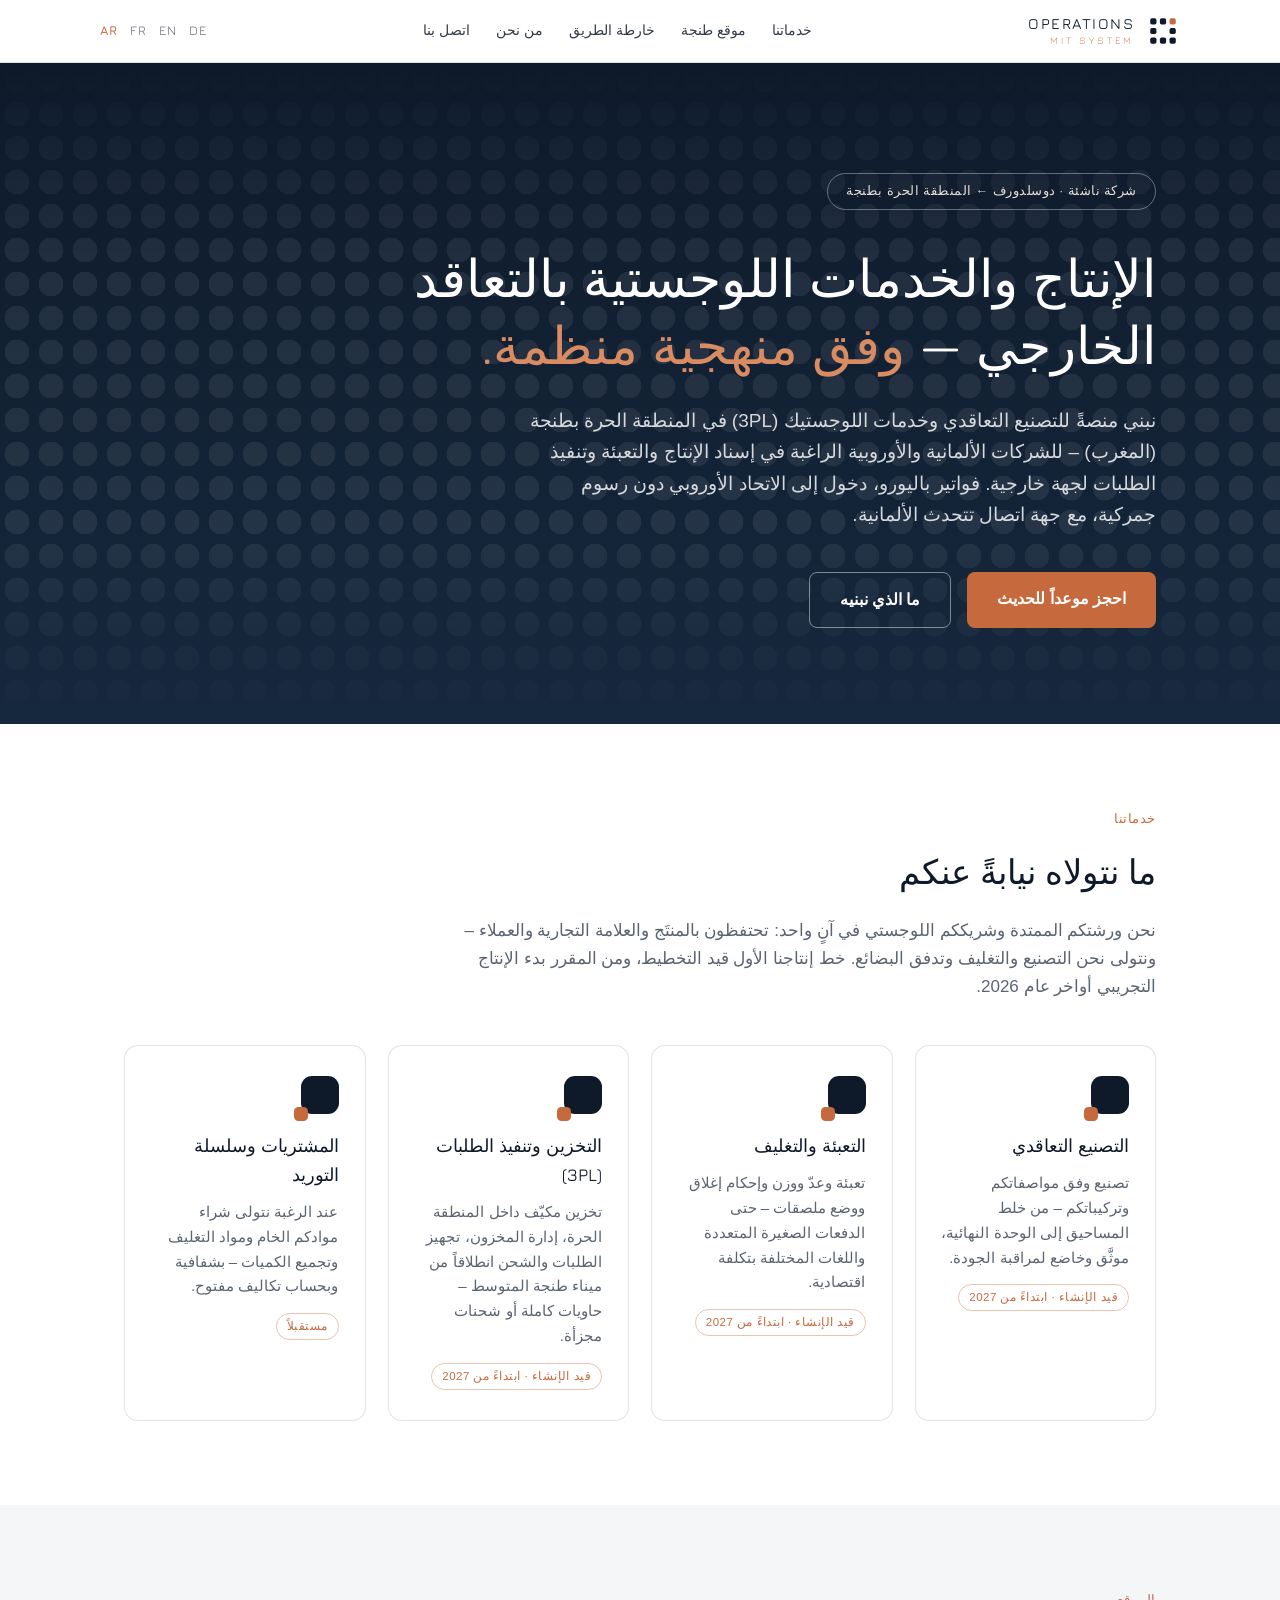
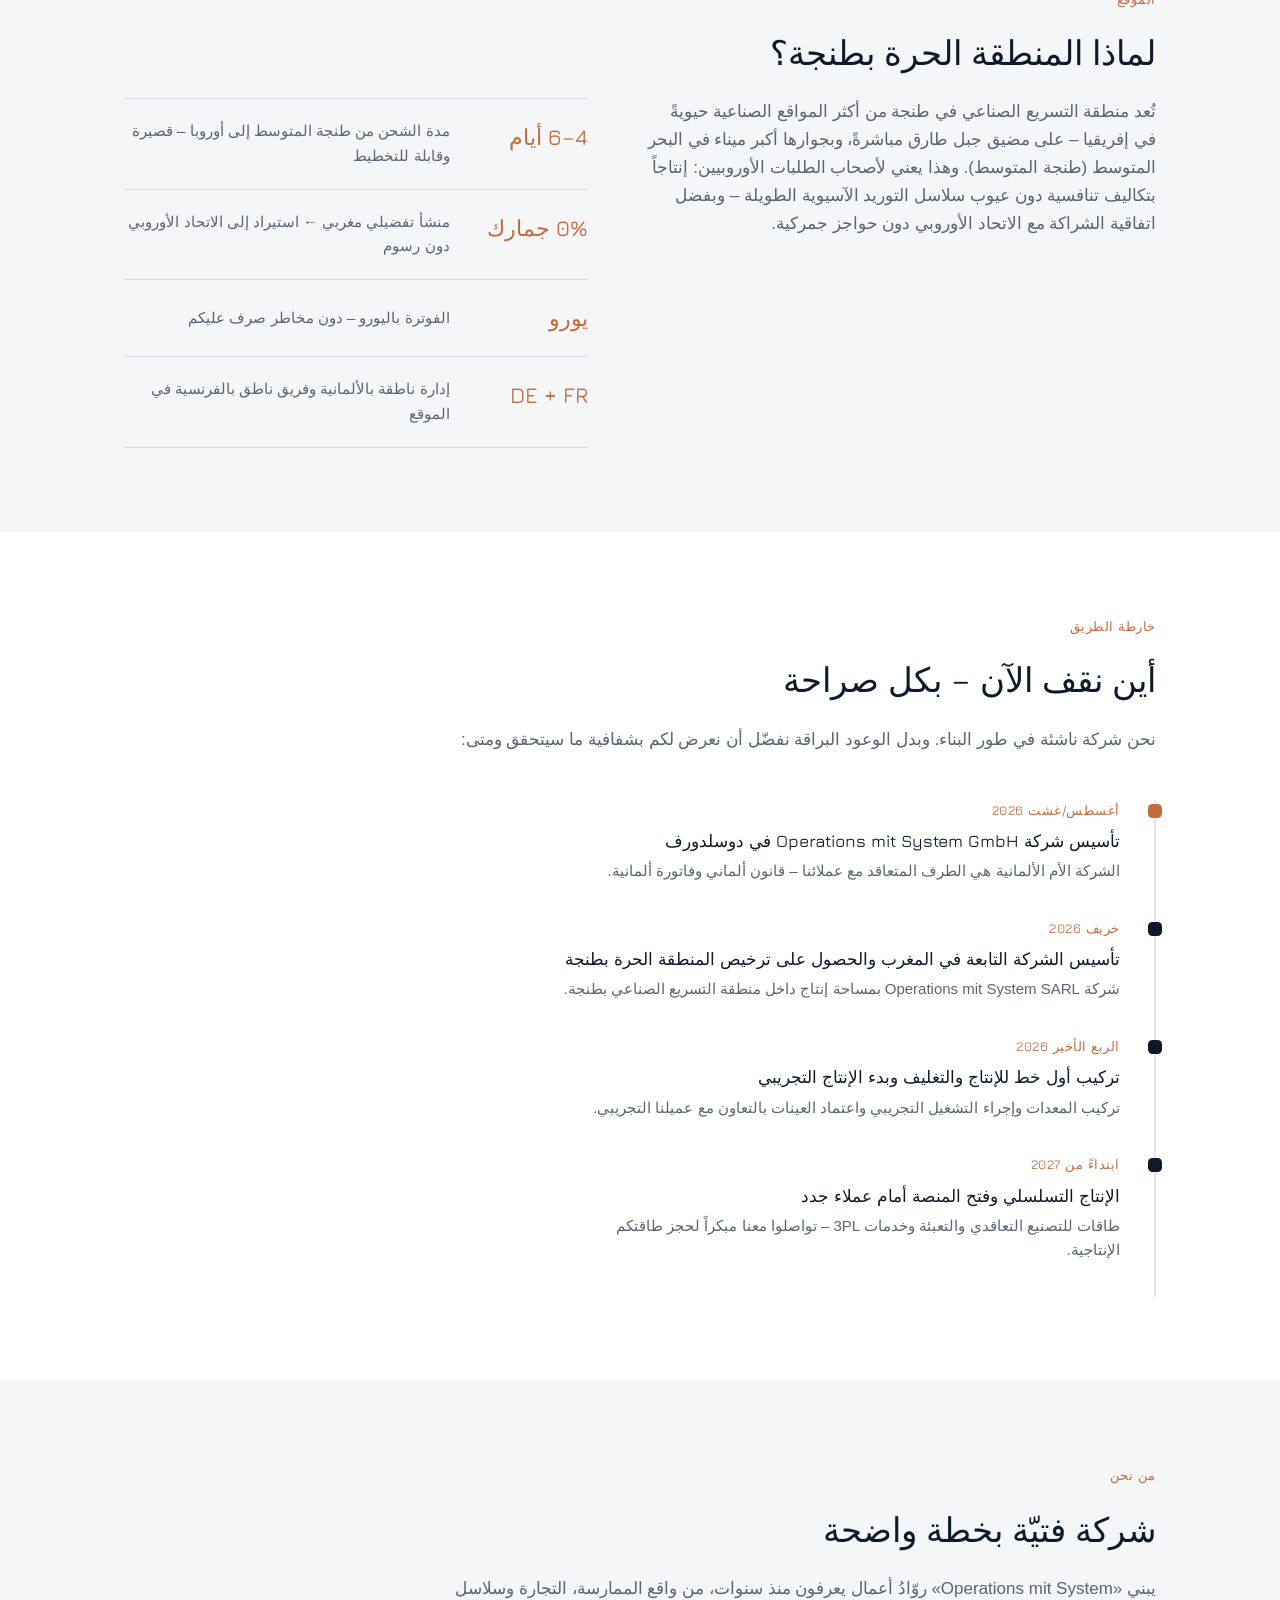
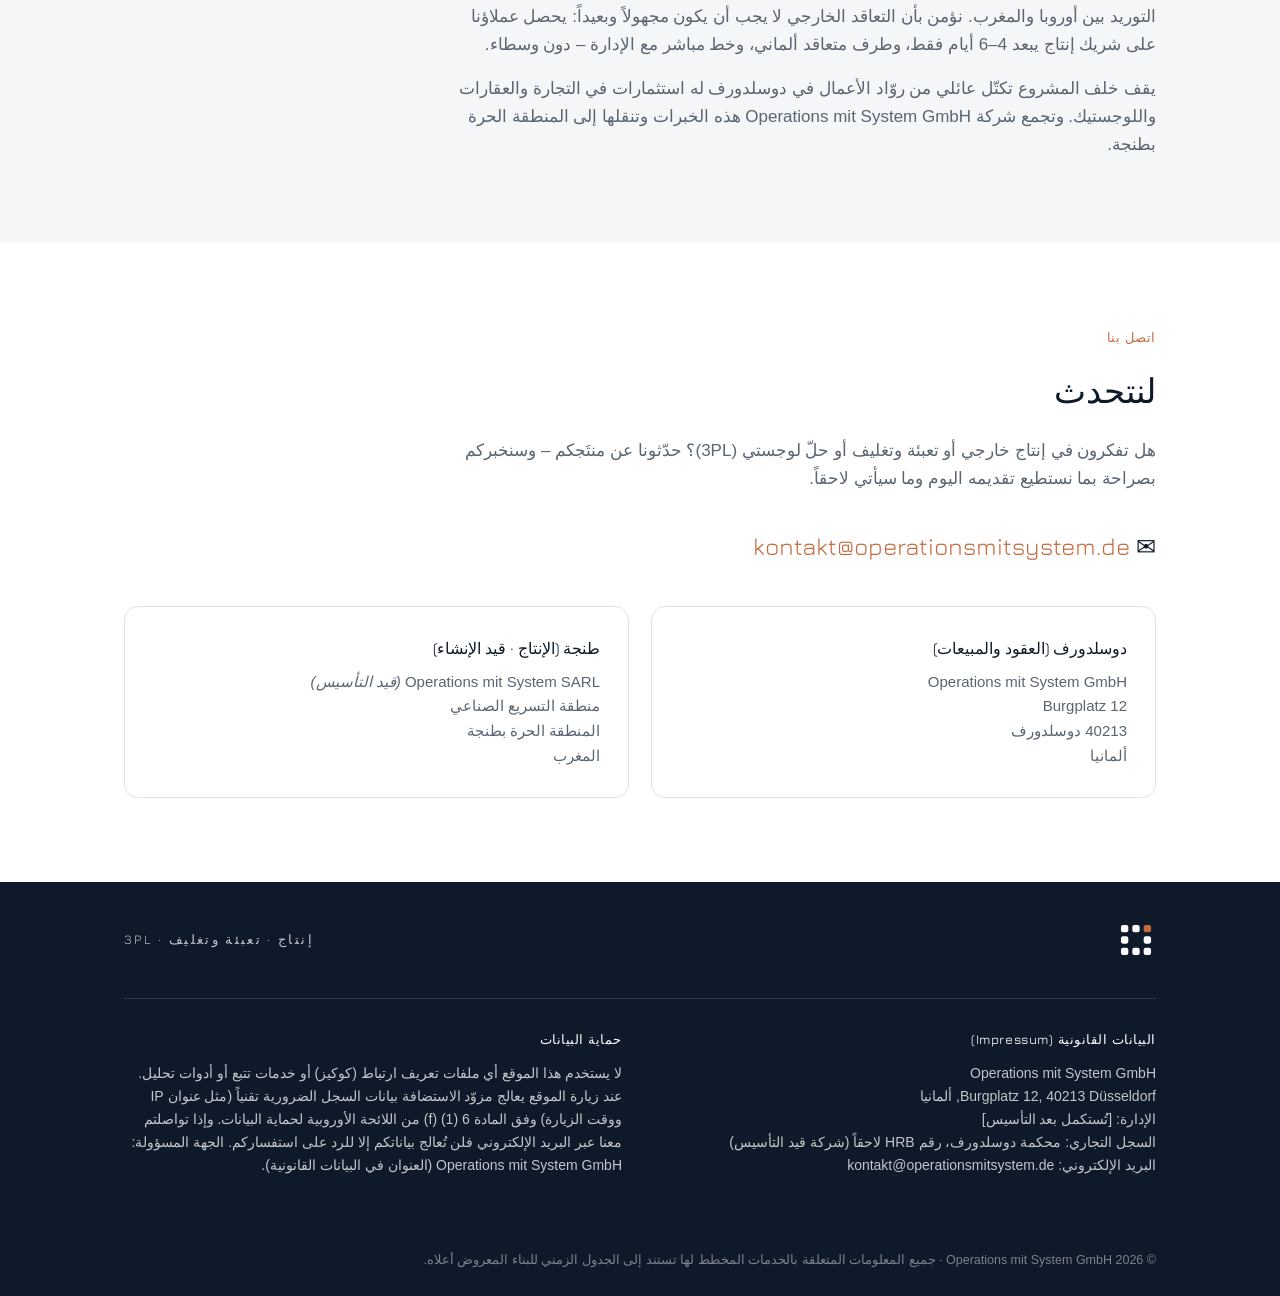
==== ar.html @ 6205fd46 "Create ar.html for Arabic website version Add Arabic version of the website with complete structure " ====
<!DOCTYPE html>
<html lang="ar" dir="rtl">
<head>
<meta charset="UTF-8">
<meta name="viewport" content="width=device-width, initial-scale=1.0">
<title>Operations mit System – خدمات لوجستية (3PL) وتصنيع تعاقدي في المنطقة الحرة بطنجة</title>
<meta name="description" content="Operations mit System – شريككم لخدمات اللوجستيك (3PL) والإنتاج الخارجي في المنطقة الحرة بطنجة (المغرب). تصنيع تعاقدي، تعبئة وتغليف، تخزين وتنفيذ الطلبات للشركات الألمانية والأوروبية.">
<link rel="preconnect" href="https://fonts.googleapis.com">
<link rel="preconnect" href="https://fonts.gstatic.com" crossorigin>
<link href="https://fonts.googleapis.com/css2?family=Jura:wght@300;500&display=swap" rel="stylesheet">
<link rel="alternate" hreflang="de" href="https://operationsmitsystem.de/">
<link rel="alternate" hreflang="en" href="https://operationsmitsystem.de/en.html">
<link rel="alternate" hreflang="fr" href="https://operationsmitsystem.de/fr.html">
<link rel="alternate" hreflang="ar" href="https://operationsmitsystem.de/ar.html">
<link rel="alternate" hreflang="x-default" href="https://operationsmitsystem.de/">
<style>

:root{
  --ink:#0E1A2A; --ink-2:#16283E; --copper:#C66A3E; --copper-soft:#D98B62;
  --paper:#FFFFFF; --paper-2:#F4F6F8; --grey:#5A6572; --line:rgba(14,26,42,.12);
}
*{margin:0;padding:0;box-sizing:border-box}
html{scroll-behavior:smooth}
body{font-family:-apple-system,'Segoe UI',Tahoma,'Noto Sans Arabic',Arial,sans-serif;color:var(--ink);background:var(--paper);line-height:1.65;font-size:17px}
h1,h2,h3,.brand{font-family:'Jura',sans-serif;font-weight:500;letter-spacing:0}
a{color:var(--copper);text-decoration:none}
a:hover{text-decoration:underline}
.wrap{max-width:1080px;margin:0 auto;padding:0 24px}

header{position:sticky;top:0;background:rgba(255,255,255,.94);backdrop-filter:blur(8px);border-bottom:1px solid var(--line);z-index:10}
.nav{display:flex;align-items:center;justify-content:space-between;padding:14px 0}
.nav .logo{display:flex;align-items:center;gap:12px}
.nav .logo svg{height:34px;width:auto}
.nav .brand{font-size:15px;letter-spacing:.10em;line-height:1.25}
.nav .brand small{display:block;font-weight:300;font-size:10px;letter-spacing:.28em;color:var(--copper)}
.nav nav{display:flex;gap:26px;font-size:14px}
.nav nav a{color:var(--ink);opacity:.85}
@media(max-width:760px){.nav nav{display:none}}
.lang{display:flex;gap:12px;font-size:13px;font-family:'Jura';letter-spacing:.08em}
.lang a{color:var(--ink);opacity:.65}
.lang a.cur{color:var(--copper);opacity:1;font-weight:600;text-decoration:none}

.hero{background:linear-gradient(180deg,var(--ink) 0%,var(--ink-2) 100%);color:var(--paper);position:relative;overflow:hidden}
.hero .grid-bg{position:absolute;inset:0;opacity:.07;background-image:radial-gradient(closest-side,#fff 72%,transparent 74%);background-size:34px 34px;mask-image:linear-gradient(180deg,transparent, #000 30%, #000 70%, transparent)}
.hero .wrap{position:relative;padding:110px 24px 96px}
.hero .badge{display:inline-block;border:1px solid rgba(255,255,255,.35);border-radius:100px;font-size:12.5px;letter-spacing:.04em;padding:7px 18px;margin-bottom:34px;color:#E8DCD2}
.hero h1{font-size:clamp(30px,5vw,52px);line-height:1.3;max-width:820px}
.hero h1 em{font-style:normal;color:var(--copper-soft)}
.hero p.lead{margin-top:26px;max-width:640px;font-size:clamp(16px,2vw,19px);color:rgba(255,255,255,.82)}
.hero .cta{margin-top:42px;display:flex;gap:16px;flex-wrap:wrap}
.btn{display:inline-block;padding:14px 30px;border-radius:8px;font-size:15.5px;font-weight:600}
.btn-copper{background:var(--copper);color:#fff}
.btn-copper:hover{background:#B25E36;text-decoration:none}
.btn-ghost{border:1px solid rgba(255,255,255,.45);color:#fff}
.btn-ghost:hover{border-color:#fff;text-decoration:none}

section{padding:84px 0}
section.alt{background:var(--paper-2)}
.kicker{font-family:'Jura';font-weight:500;font-size:13px;letter-spacing:.04em;color:var(--copper);margin-bottom:14px}
h2{font-size:clamp(24px,3.4vw,34px);margin-bottom:18px}
.intro{max-width:720px;color:var(--grey)}

.cards{display:grid;grid-template-columns:repeat(auto-fit,minmax(240px,1fr));gap:22px;margin-top:44px}
.card{background:var(--paper);border:1px solid var(--line);border-radius:14px;padding:30px 26px}
section.alt .card{background:var(--paper)}
.card .pod{width:38px;height:38px;border-radius:11px;background:var(--ink);margin-bottom:18px;position:relative}
.card .pod::after{content:'';position:absolute;left:-7px;bottom:-7px;width:14px;height:14px;border-radius:4.5px;background:var(--copper)}
.card h3{font-size:17.5px;margin-bottom:10px}
.card p{font-size:15px;color:var(--grey)}
.card .soon{display:inline-block;margin-top:14px;font-size:11.5px;letter-spacing:.04em;color:var(--copper);border:1px solid rgba(198,106,62,.4);padding:3px 10px;border-radius:100px}

.split{display:grid;grid-template-columns:1.05fr .95fr;gap:56px;align-items:start;margin-top:10px}
@media(max-width:860px){.split{grid-template-columns:1fr}}
.facts{display:grid;gap:0;border-top:1px solid var(--line)}
.fact{display:grid;grid-template-columns:120px 1fr;gap:18px;padding:20px 0;border-bottom:1px solid var(--line)}
.fact b{font-family:'Jura';font-weight:500;font-size:22px;color:var(--copper)}
.fact span{color:var(--grey);font-size:15px;align-self:center}

.roadmap{margin-top:46px;display:grid;gap:0;border-right:2px solid var(--line);padding-right:0}
.step{position:relative;padding:0 34px 34px 0}
.step::before{content:'';position:absolute;right:-8px;top:4px;width:14px;height:14px;border-radius:4.5px;background:var(--ink)}
.step.done::before{background:var(--copper)}
.step .when{font-family:'Jura';font-weight:500;font-size:13px;letter-spacing:.04em;color:var(--copper)}
.step h3{font-size:17px;margin:6px 0 4px}
.step p{font-size:15px;color:var(--grey);max-width:560px}

.contact-box{margin-top:40px;display:grid;grid-template-columns:1fr 1fr;gap:22px}
@media(max-width:760px){.contact-box{grid-template-columns:1fr}}
.loc{border:1px solid var(--line);border-radius:14px;padding:28px}
.loc h3{font-size:16px;margin-bottom:8px}
.loc p{font-size:15px;color:var(--grey)}
.contact-mail{margin-top:34px;font-size:clamp(18px,2.6vw,24px);font-family:'Jura'}

footer{background:var(--ink);color:rgba(255,255,255,.75);font-size:14px}
footer .top{display:flex;align-items:center;justify-content:space-between;gap:20px;padding:38px 0;border-bottom:1px solid rgba(255,255,255,.12);flex-wrap:wrap}
footer .top svg{height:40px;width:auto}
footer .legal{padding:30px 0 46px;display:grid;grid-template-columns:1fr 1fr;gap:36px}
@media(max-width:760px){footer .legal{grid-template-columns:1fr}}
footer h4{font-family:'Jura';font-weight:500;font-size:13px;letter-spacing:.04em;color:#fff;margin-bottom:12px}
footer p{margin-bottom:8px}
footer a{color:var(--copper-soft)}
.fineprint{padding:18px 0 26px;font-size:12.5px;color:rgba(255,255,255,.45)}
</style>
</head>
<body>

<header>
  <div class="wrap nav">
    <div class="logo">
      <svg xmlns="http://www.w3.org/2000/svg" viewBox="0 0 240 240" width="240" height="240"><rect x="29.80" y="29.80" width="44.00" height="44.00" rx="12.32" fill="#0E1A2A"/><rect x="98.00" y="29.80" width="44.00" height="44.00" rx="12.32" fill="#0E1A2A"/><rect x="166.20" y="29.80" width="44.00" height="44.00" rx="12.32" fill="#C66A3E"/><rect x="29.80" y="98.00" width="44.00" height="44.00" rx="12.32" fill="#0E1A2A"/><rect x="166.20" y="98.00" width="44.00" height="44.00" rx="12.32" fill="#0E1A2A"/><rect x="29.80" y="166.20" width="44.00" height="44.00" rx="12.32" fill="#0E1A2A"/><rect x="98.00" y="166.20" width="44.00" height="44.00" rx="12.32" fill="#0E1A2A"/><rect x="166.20" y="166.20" width="44.00" height="44.00" rx="12.32" fill="#0E1A2A"/></svg>
      <div class="brand">OPERATIONS<small>MIT SYSTEM</small></div>
    </div>
    <nav>
      <a href="#leistungen">خدماتنا</a>
      <a href="#standort">موقع طنجة</a>
      <a href="#roadmap">خارطة الطريق</a>
      <a href="#ueber-uns">من نحن</a>
      <a href="#kontakt">اتصل بنا</a>
    </nav>
    <div class="lang"><a href="index.html">DE</a><a href="en.html">EN</a><a href="fr.html">FR</a><a class="cur" href="ar.html">AR</a></div>
  </div>
</header>

<div class="hero">
  <div class="grid-bg"></div>
  <div class="wrap">
    <span class="badge">شركة ناشئة · دوسلدورف ← المنطقة الحرة بطنجة</span>
    <h1>الإنتاج والخدمات اللوجستية بالتعاقد الخارجي — <em>وفق منهجية منظمة.</em></h1>
    <p class="lead">نبني منصةً للتصنيع التعاقدي وخدمات اللوجستيك (3PL) في المنطقة الحرة بطنجة (المغرب) – للشركات الألمانية والأوروبية الراغبة في إسناد الإنتاج والتعبئة وتنفيذ الطلبات لجهة خارجية. فواتير باليورو، دخول إلى الاتحاد الأوروبي دون رسوم جمركية، مع جهة اتصال تتحدث الألمانية.</p>
    <div class="cta">
      <a class="btn btn-copper" href="#kontakt">احجز موعداً للحديث</a>
      <a class="btn btn-ghost" href="#leistungen">ما الذي نبنيه</a>
    </div>
  </div>
</div>

<section id="leistungen">
  <div class="wrap">
    <div class="kicker">خدماتنا</div>
    <h2>ما نتولاه نيابةً عنكم</h2>
    <p class="intro">نحن ورشتكم الممتدة وشريككم اللوجستي في آنٍ واحد: تحتفظون بالمنتَج والعلامة التجارية والعملاء – ونتولى نحن التصنيع والتغليف وتدفق البضائع. خط إنتاجنا الأول قيد التخطيط، ومن المقرر بدء الإنتاج التجريبي أواخر عام 2026.</p>
    <div class="cards">
      <div class="card">
        <div class="pod"></div>
        <h3>التصنيع التعاقدي</h3>
        <p>تصنيع وفق مواصفاتكم وتركيباتكم – من خلط المساحيق إلى الوحدة النهائية، موثَّق وخاضع لمراقبة الجودة.</p>
        <span class="soon">قيد الإنشاء · ابتداءً من 2027</span>
      </div>
      <div class="card">
        <div class="pod"></div>
        <h3>التعبئة والتغليف</h3>
        <p>تعبئة وعدّ ووزن وإحكام إغلاق ووضع ملصقات – حتى الدفعات الصغيرة المتعددة واللغات المختلفة بتكلفة اقتصادية.</p>
        <span class="soon">قيد الإنشاء · ابتداءً من 2027</span>
      </div>
      <div class="card">
        <div class="pod"></div>
        <h3>التخزين وتنفيذ الطلبات (3PL)</h3>
        <p>تخزين مكيّف داخل المنطقة الحرة، إدارة المخزون، تجهيز الطلبات والشحن انطلاقاً من ميناء طنجة المتوسط – حاويات كاملة أو شحنات مجزأة.</p>
        <span class="soon">قيد الإنشاء · ابتداءً من 2027</span>
      </div>
      <div class="card">
        <div class="pod"></div>
        <h3>المشتريات وسلسلة التوريد</h3>
        <p>عند الرغبة نتولى شراء موادكم الخام ومواد التغليف وتجميع الكميات – بشفافية وبحساب تكاليف مفتوح.</p>
        <span class="soon">مستقبلاً</span>
      </div>
    </div>
  </div>
</section>

<section class="alt" id="standort">
  <div class="wrap">
    <div class="kicker">الموقع</div>
    <h2>لماذا المنطقة الحرة بطنجة؟</h2>
    <div class="split">
      <p class="intro">تُعد منطقة التسريع الصناعي في طنجة من أكثر المواقع الصناعية حيويةً في إفريقيا – على مضيق جبل طارق مباشرةً، وبجوارها أكبر ميناء في البحر المتوسط (طنجة المتوسط). وهذا يعني لأصحاب الطلبات الأوروبيين: إنتاجاً بتكاليف تنافسية دون عيوب سلاسل التوريد الآسيوية الطويلة – وبفضل اتفاقية الشراكة مع الاتحاد الأوروبي دون حواجز جمركية.</p>
      <div class="facts">
        <div class="fact"><b>4–6 أيام</b><span>مدة الشحن من طنجة المتوسط إلى أوروبا – قصيرة وقابلة للتخطيط</span></div>
        <div class="fact"><b>0% جمارك</b><span>منشأ تفضيلي مغربي ← استيراد إلى الاتحاد الأوروبي دون رسوم</span></div>
        <div class="fact"><b>يورو</b><span>الفوترة باليورو – دون مخاطر صرف عليكم</span></div>
        <div class="fact"><b>DE + FR</b><span>إدارة ناطقة بالألمانية وفريق ناطق بالفرنسية في الموقع</span></div>
      </div>
    </div>
  </div>
</section>

<section id="roadmap">
  <div class="wrap">
    <div class="kicker">خارطة الطريق</div>
    <h2>أين نقف الآن – بكل صراحة</h2>
    <p class="intro">نحن شركة ناشئة في طور البناء. وبدل الوعود البراقة نفضّل أن نعرض لكم بشفافية ما سيتحقق ومتى:</p>
    <div class="roadmap" style="margin-top:46px">
      <div class="step done">
        <div class="when">أغسطس/غشت 2026</div>
        <h3>تأسيس شركة Operations mit System GmbH في دوسلدورف</h3>
        <p>الشركة الأم الألمانية هي الطرف المتعاقد مع عملائنا – قانون ألماني وفاتورة ألمانية.</p>
      </div>
      <div class="step">
        <div class="when">خريف 2026</div>
        <h3>تأسيس الشركة التابعة في المغرب والحصول على ترخيص المنطقة الحرة بطنجة</h3>
        <p>شركة Operations mit System SARL بمساحة إنتاج داخل منطقة التسريع الصناعي بطنجة.</p>
      </div>
      <div class="step">
        <div class="when">الربع الأخير 2026</div>
        <h3>تركيب أول خط للإنتاج والتغليف وبدء الإنتاج التجريبي</h3>
        <p>تركيب المعدات وإجراء التشغيل التجريبي واعتماد العينات بالتعاون مع عميلنا التجريبي.</p>
      </div>
      <div class="step">
        <div class="when">ابتداءً من 2027</div>
        <h3>الإنتاج التسلسلي وفتح المنصة أمام عملاء جدد</h3>
        <p>طاقات للتصنيع التعاقدي والتعبئة وخدمات 3PL – تواصلوا معنا مبكراً لحجز طاقتكم الإنتاجية.</p>
      </div>
    </div>
  </div>
</section>

<section class="alt" id="ueber-uns">
  <div class="wrap">
    <div class="kicker">من نحن</div>
    <h2>شركة فتيّة بخطة واضحة</h2>
    <p class="intro">يبني «Operations mit System» روّادُ أعمال يعرفون منذ سنوات، من واقع الممارسة، التجارة وسلاسل التوريد بين أوروبا والمغرب. نؤمن بأن التعاقد الخارجي لا يجب أن يكون مجهولاً وبعيداً: يحصل عملاؤنا على شريك إنتاج يبعد 4–6 أيام فقط، وطرف متعاقد ألماني، وخط مباشر مع الإدارة – دون وسطاء.</p>
    <p class="intro" style="margin-top:16px">يقف خلف المشروع تكتّل عائلي من روّاد الأعمال في دوسلدورف له استثمارات في التجارة والعقارات واللوجستيك. وتجمع شركة Operations mit System GmbH هذه الخبرات وتنقلها إلى المنطقة الحرة بطنجة.</p>
  </div>
</section>

<section id="kontakt">
  <div class="wrap">
    <div class="kicker">اتصل بنا</div>
    <h2>لنتحدث</h2>
    <p class="intro">هل تفكرون في إنتاج خارجي أو تعبئة وتغليف أو حلّ لوجستي (3PL)؟ حدّثونا عن منتَجكم – وسنخبركم بصراحة بما نستطيع تقديمه اليوم وما سيأتي لاحقاً.</p>
    <div class="contact-mail">✉ <a href="mailto:kontakt@operationsmitsystem.de">kontakt@operationsmitsystem.de</a></div>
    <div class="contact-box">
      <div class="loc">
        <h3>دوسلدورف (العقود والمبيعات)</h3>
        <p>Operations mit System GmbH<br>Burgplatz 12<br>40213 دوسلدورف<br>ألمانيا</p>
      </div>
      <div class="loc">
        <h3>طنجة (الإنتاج · قيد الإنشاء)</h3>
        <p>Operations mit System SARL <em>(قيد التأسيس)</em><br>منطقة التسريع الصناعي<br>المنطقة الحرة بطنجة<br>المغرب</p>
      </div>
    </div>
  </div>
</section>

<footer>
  <div class="wrap">
    <div class="top">
      <svg xmlns="http://www.w3.org/2000/svg" viewBox="0 0 240 240" width="240" height="240"><rect x="29.80" y="29.80" width="44.00" height="44.00" rx="12.32" fill="#FFFFFF"/><rect x="98.00" y="29.80" width="44.00" height="44.00" rx="12.32" fill="#FFFFFF"/><rect x="166.20" y="29.80" width="44.00" height="44.00" rx="12.32" fill="#C66A3E"/><rect x="29.80" y="98.00" width="44.00" height="44.00" rx="12.32" fill="#FFFFFF"/><rect x="166.20" y="98.00" width="44.00" height="44.00" rx="12.32" fill="#FFFFFF"/><rect x="29.80" y="166.20" width="44.00" height="44.00" rx="12.32" fill="#FFFFFF"/><rect x="98.00" y="166.20" width="44.00" height="44.00" rx="12.32" fill="#FFFFFF"/><rect x="166.20" y="166.20" width="44.00" height="44.00" rx="12.32" fill="#FFFFFF"/></svg>
      <div style="font-family:'Jura';letter-spacing:.18em;font-size:13px">إنتاج · تعبئة وتغليف · 3PL</div>
    </div>
    <div class="legal" id="impressum">
      <div>
        <h4>البيانات القانونية (Impressum)</h4>
        <p>Operations mit System GmbH<br>Burgplatz 12, 40213 Düsseldorf, ألمانيا<br>الإدارة: &#91;تُستكمل بعد التأسيس&#93;<br>السجل التجاري: محكمة دوسلدورف، رقم HRB لاحقاً (شركة قيد التأسيس)<br>البريد الإلكتروني: kontakt@operationsmitsystem.de</p>
      </div>
      <div id="datenschutz">
        <h4>حماية البيانات</h4>
        <p>لا يستخدم هذا الموقع أي ملفات تعريف ارتباط (كوكيز) أو خدمات تتبع أو أدوات تحليل. عند زيارة الموقع يعالج مزوّد الاستضافة بيانات السجل الضرورية تقنياً (مثل عنوان IP ووقت الزيارة) وفق المادة 6 (1) (f) من اللائحة الأوروبية لحماية البيانات. وإذا تواصلتم معنا عبر البريد الإلكتروني فلن تُعالج بياناتكم إلا للرد على استفساركم. الجهة المسؤولة: Operations mit System GmbH (العنوان في البيانات القانونية).</p>
      </div>
    </div>
    <div class="fineprint">© 2026 Operations mit System GmbH · جميع المعلومات المتعلقة بالخدمات المخطط لها تستند إلى الجدول الزمني للبناء المعروض أعلاه.</div>
  </div>
</footer>

</body>
</html>
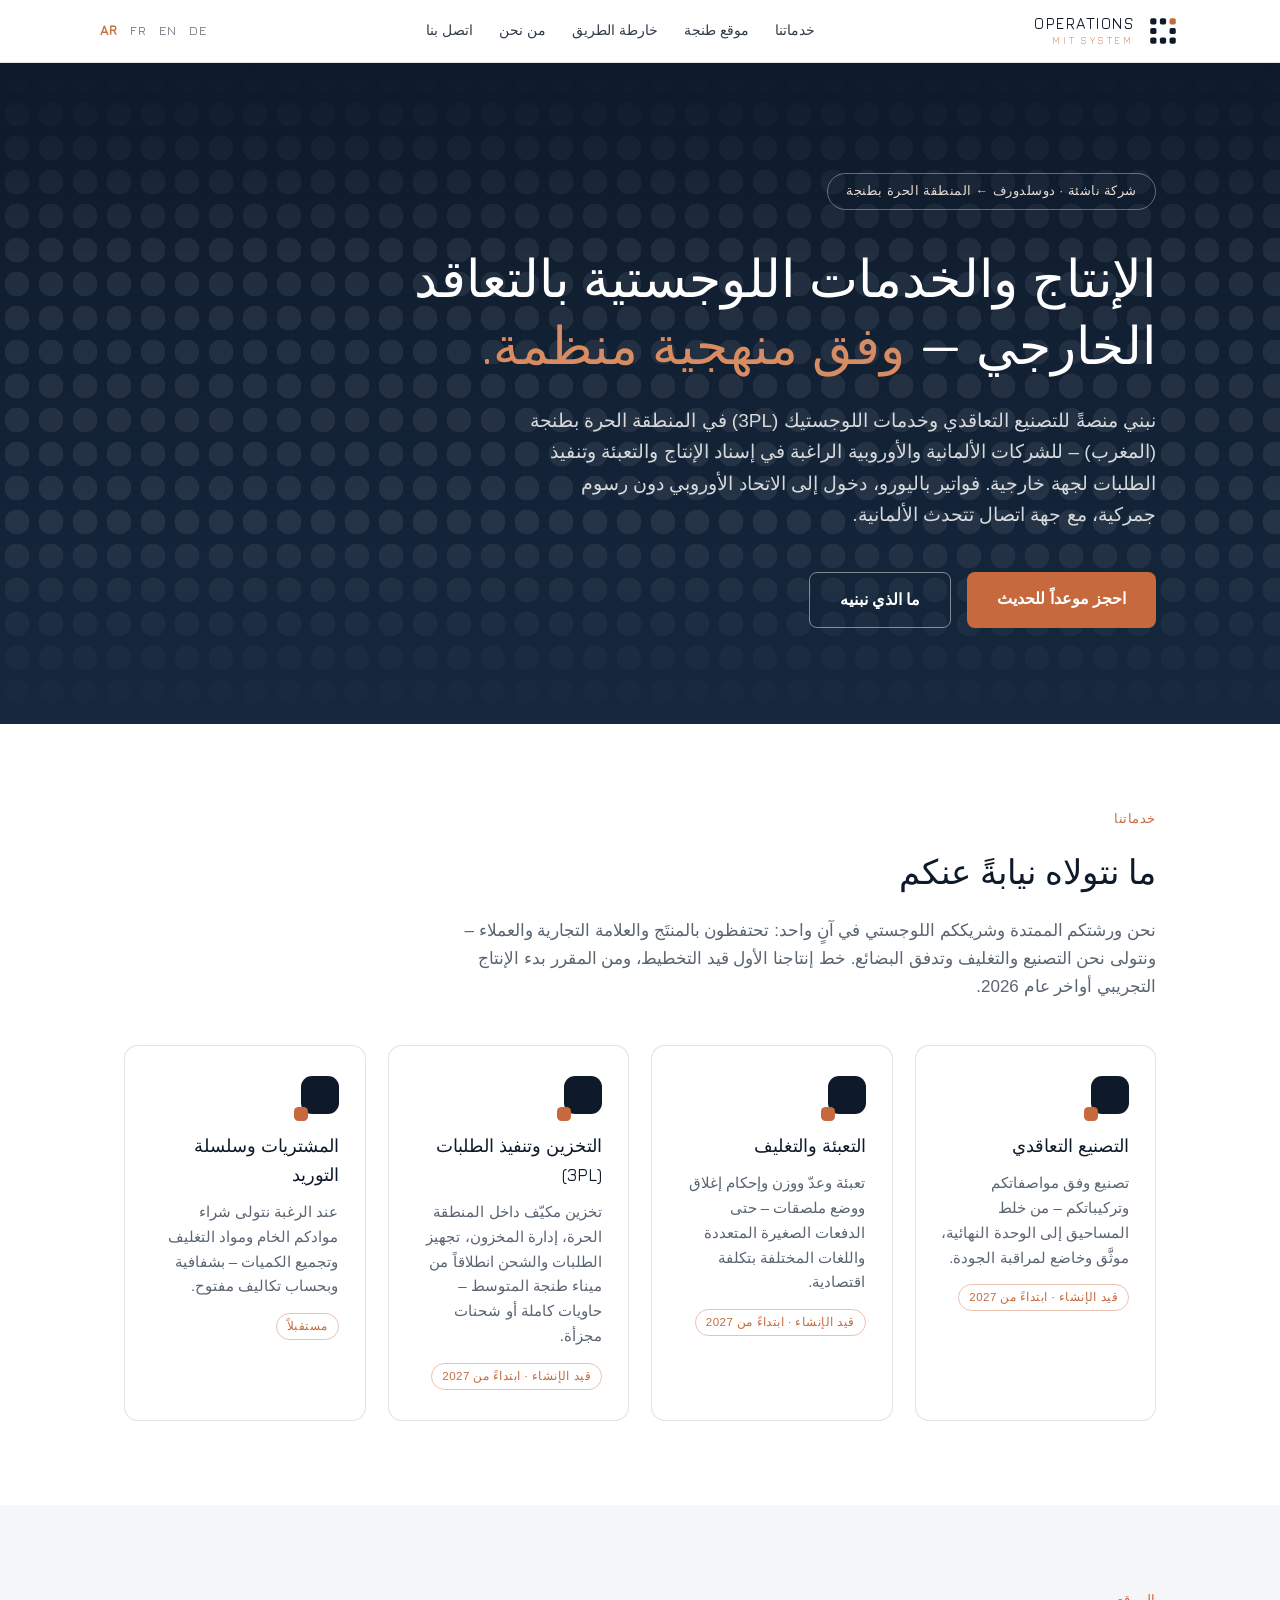
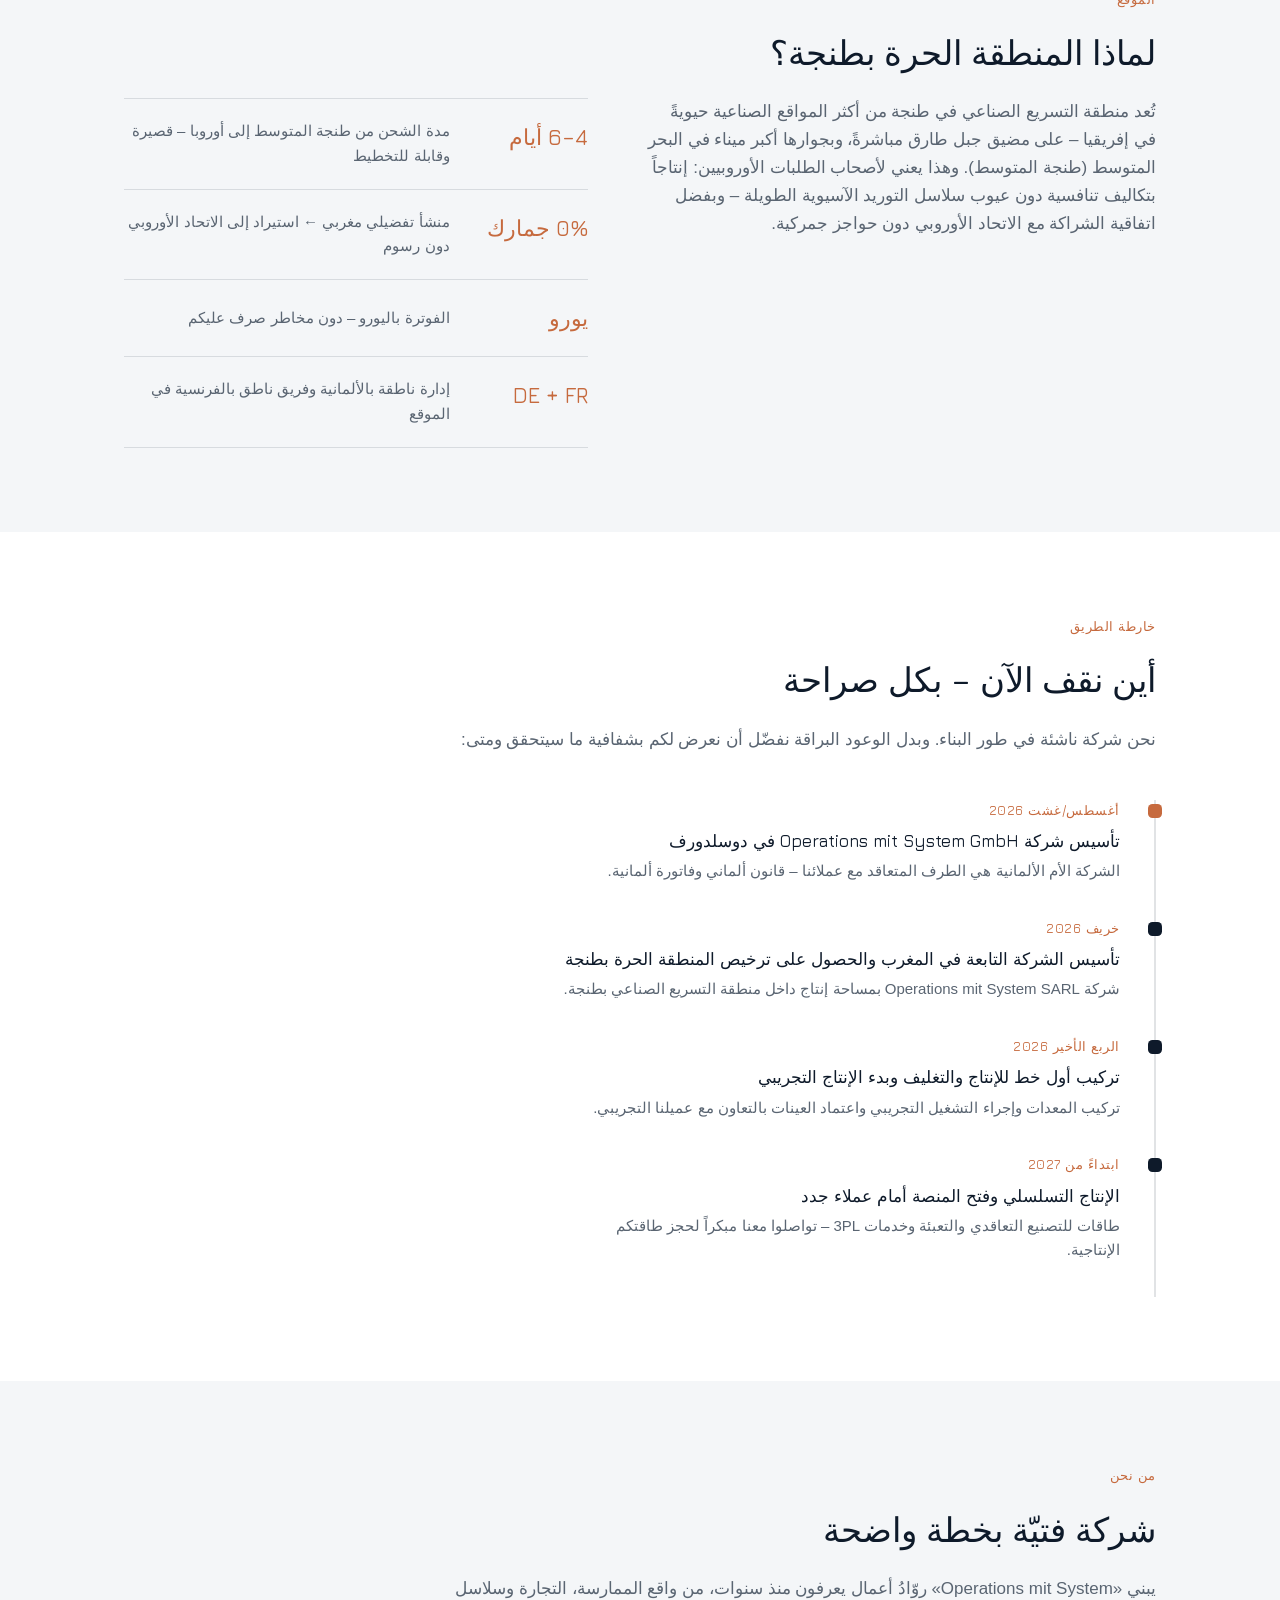
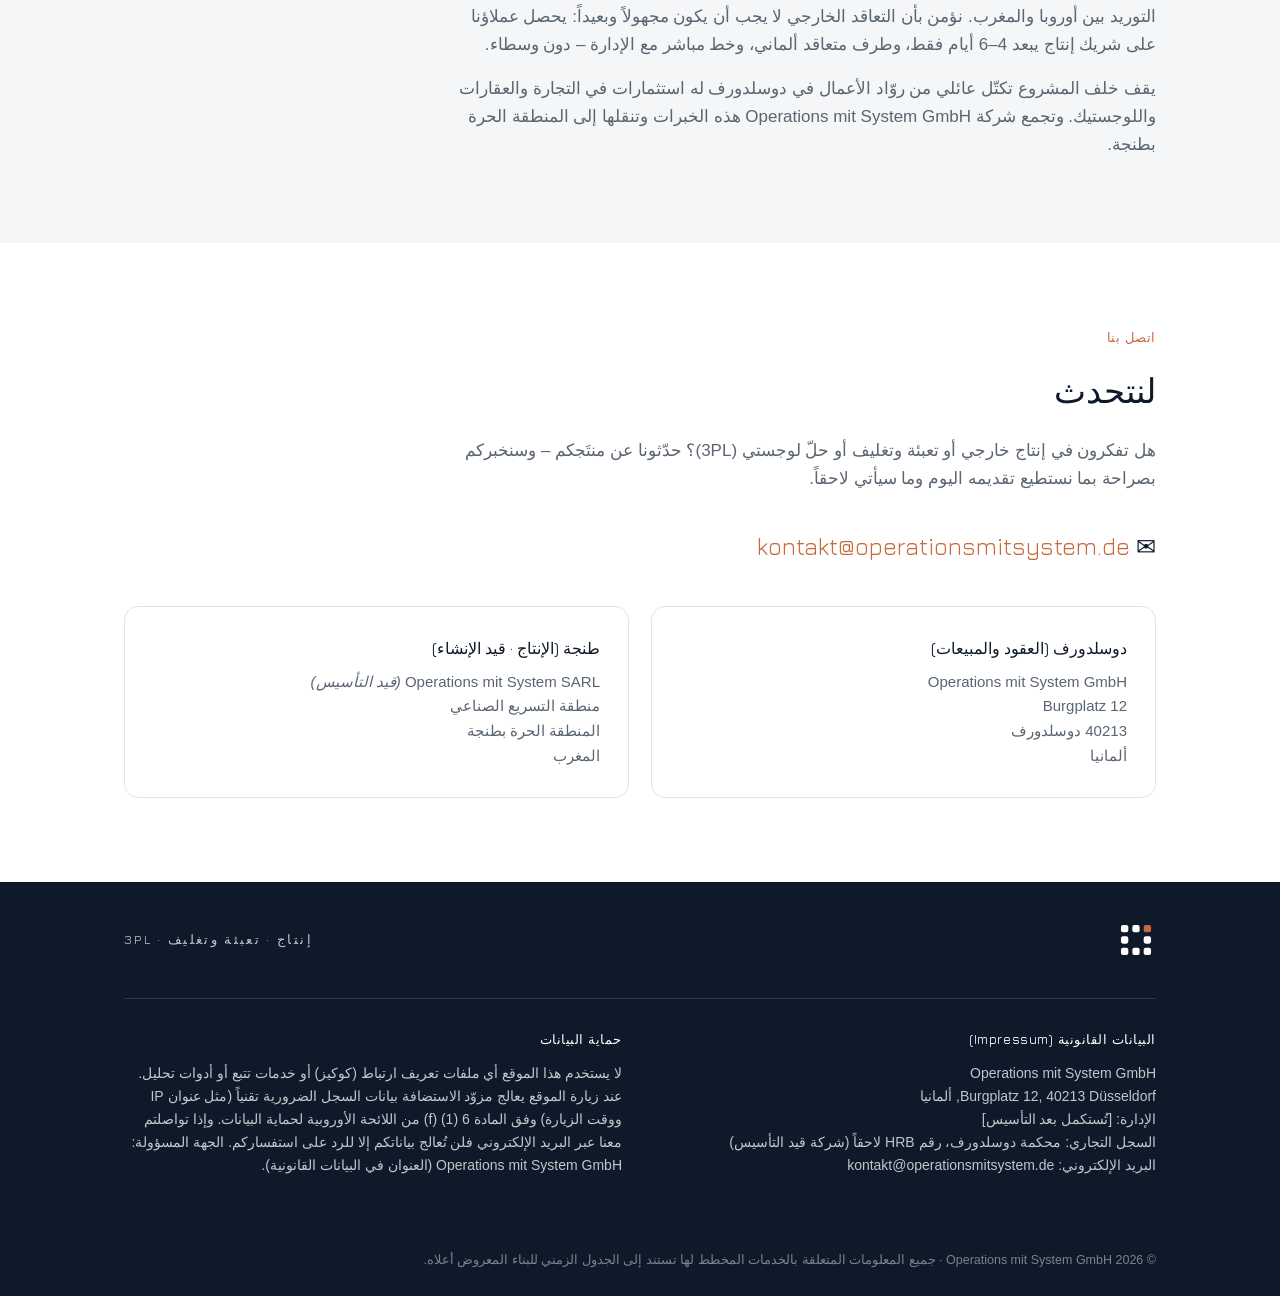
==== commit 2374a8ad: "Enhance ar.html with meta tags for SEO and social media Added Open Graph and Twitter meta tags for b" ====
--- a/ar.html
+++ b/ar.html
@@ -3,11 +3,18 @@
 <head>
 <meta charset="UTF-8">
 <meta name="viewport" content="width=device-width, initial-scale=1.0">
+<link rel="icon" type="image/svg+xml" href="favicon.svg">
+<meta property="og:type" content="website">
+<meta property="og:locale" content="ar_AR">
+<meta property="og:site_name" content="Operations mit System">
+<meta property="og:title" content="Operations mit System – خدمات لوجستية وتصنيع تعاقدي في طنجة">
+<meta property="og:description" content="تصنيع تعاقدي وتعبئة وتخزين وتنفيذ الطلبات في المنطقة الحرة بطنجة – فواتير باليورو ودخول إلى الاتحاد الأوروبي دون رسوم.">
+<meta property="og:url" content="https://operationsmitsystem.de/ar.html">
+<meta property="og:image" content="https://operationsmitsystem.de/og.png">
+<meta name="twitter:card" content="summary_large_image">
 <title>Operations mit System – خدمات لوجستية (3PL) وتصنيع تعاقدي في المنطقة الحرة بطنجة</title>
 <meta name="description" content="Operations mit System – شريككم لخدمات اللوجستيك (3PL) والإنتاج الخارجي في المنطقة الحرة بطنجة (المغرب). تصنيع تعاقدي، تعبئة وتغليف، تخزين وتنفيذ الطلبات للشركات الألمانية والأوروبية.">
-<link rel="preconnect" href="https://fonts.googleapis.com">
-<link rel="preconnect" href="https://fonts.gstatic.com" crossorigin>
-<link href="https://fonts.googleapis.com/css2?family=Jura:wght@300;500&display=swap" rel="stylesheet">
+<link rel="stylesheet" href="fonts.css">
 <link rel="alternate" hreflang="de" href="https://operationsmitsystem.de/">
 <link rel="alternate" hreflang="en" href="https://operationsmitsystem.de/en.html">
 <link rel="alternate" hreflang="fr" href="https://operationsmitsystem.de/fr.html">
--- a/fonts.css
+++ b/fonts.css
@@ -0,0 +1 @@
+@font-face{font-family:'Jura';font-style:normal;font-weight:300 500;font-display:swap;src:url([data-uri]) format('woff2');unicode-range:U+0000-00FF,U+0131,U+0152-0153,U+02BB-02BC,U+02C6,U+02DA,U+02DC,U+2000-206F,U+20AC,U+2122,U+2191,U+2193,U+2212,U+2215;}
